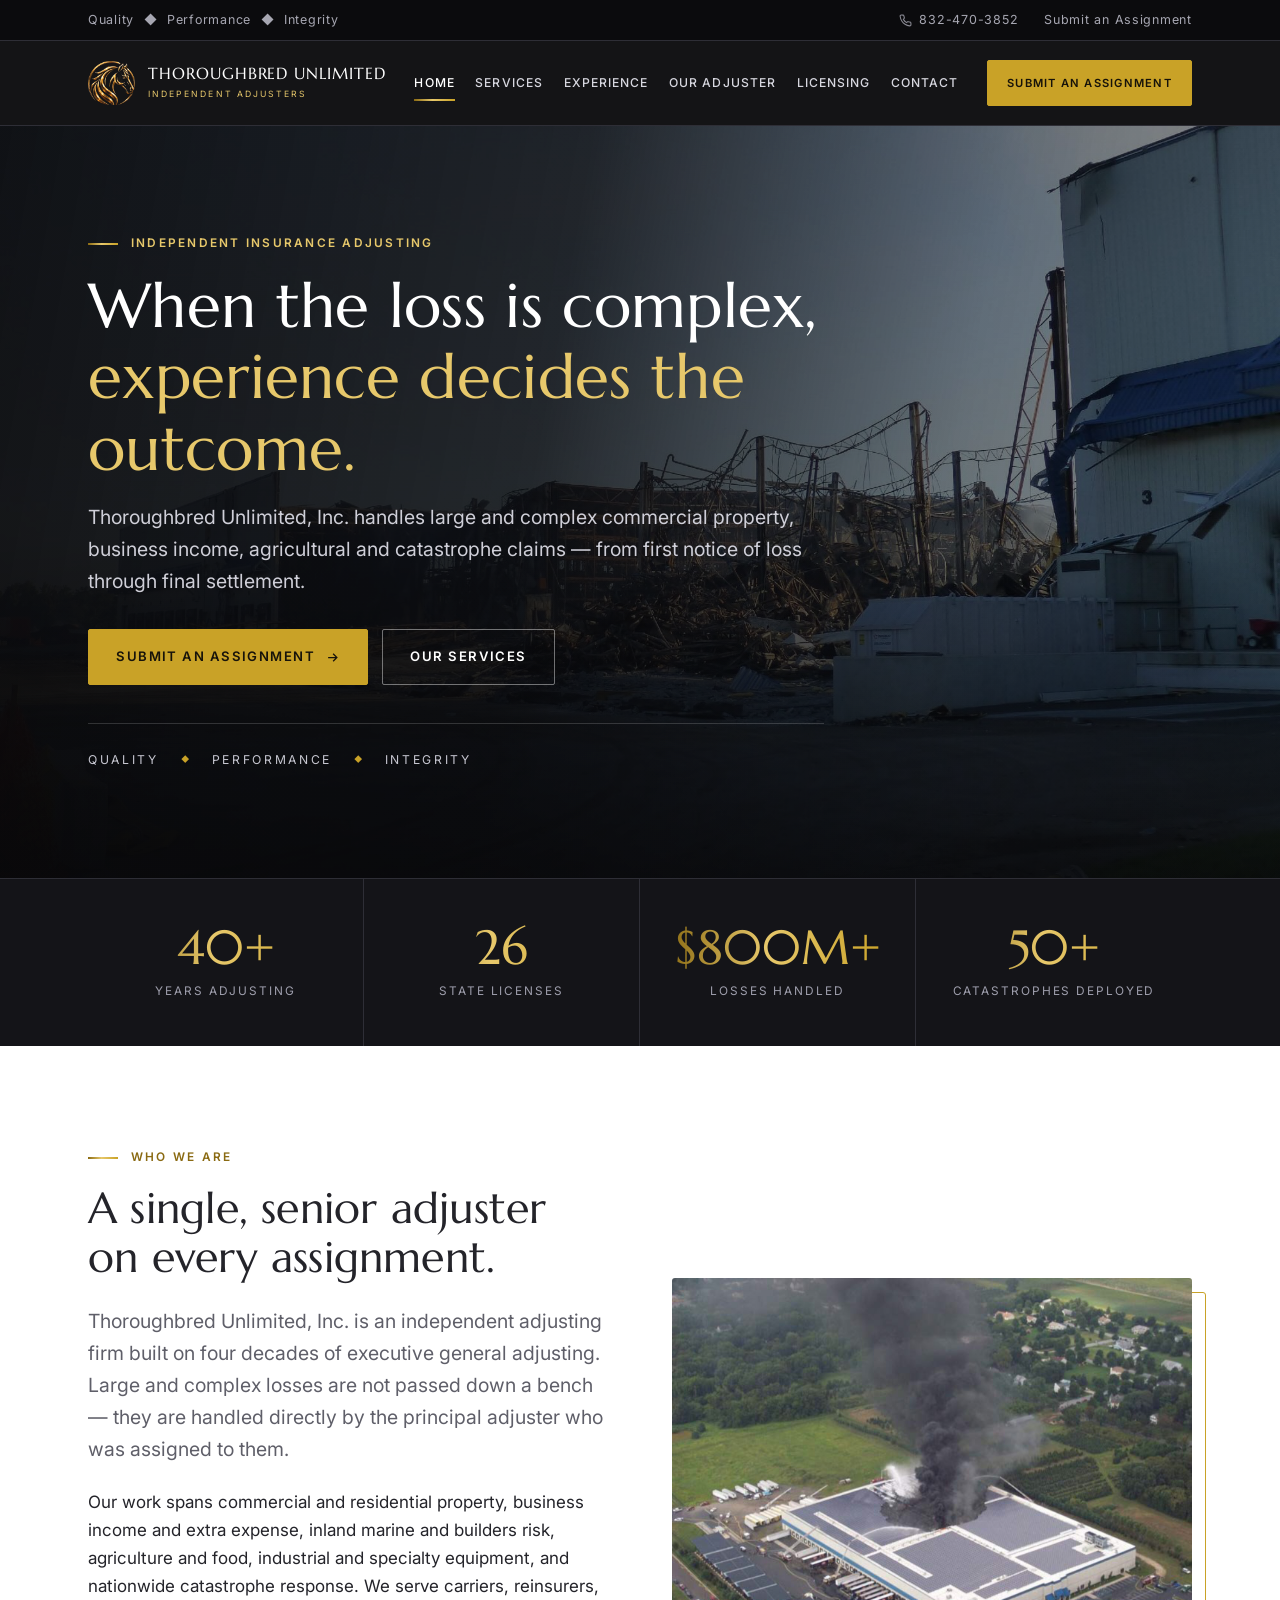
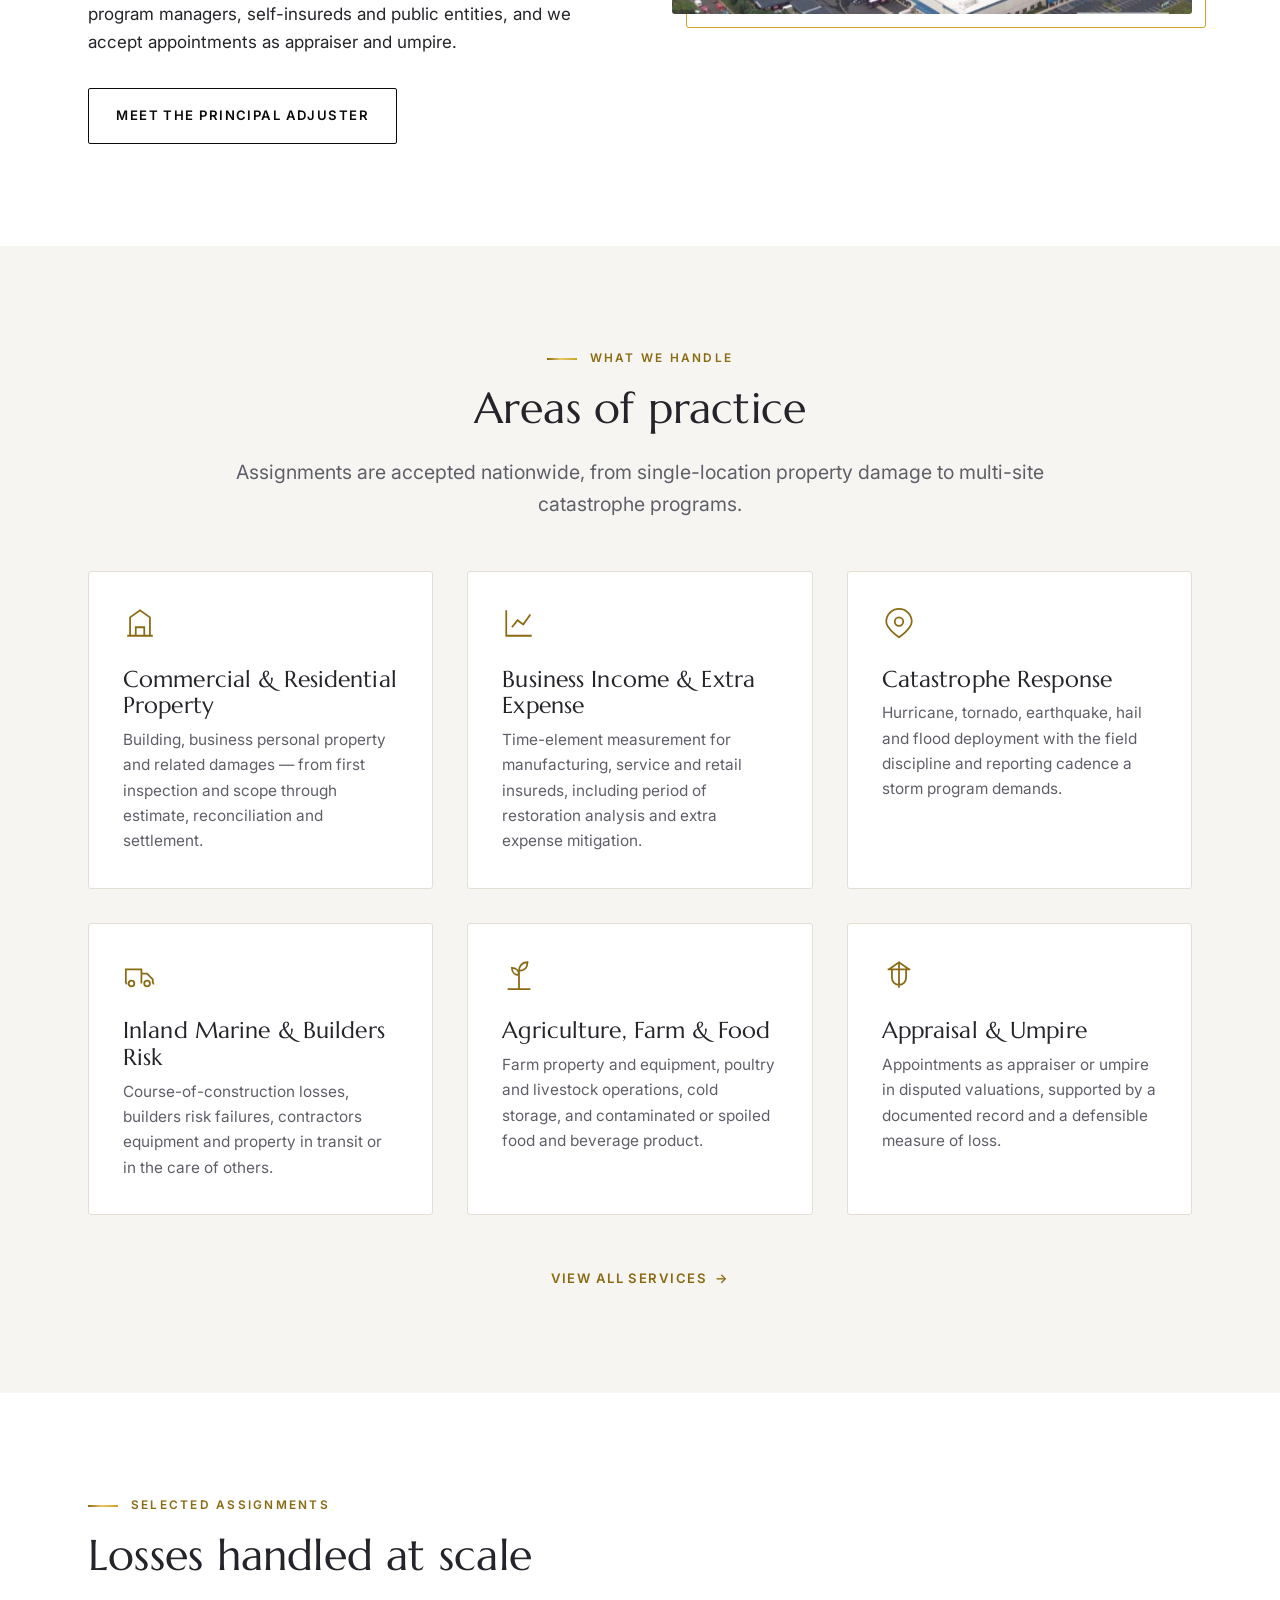
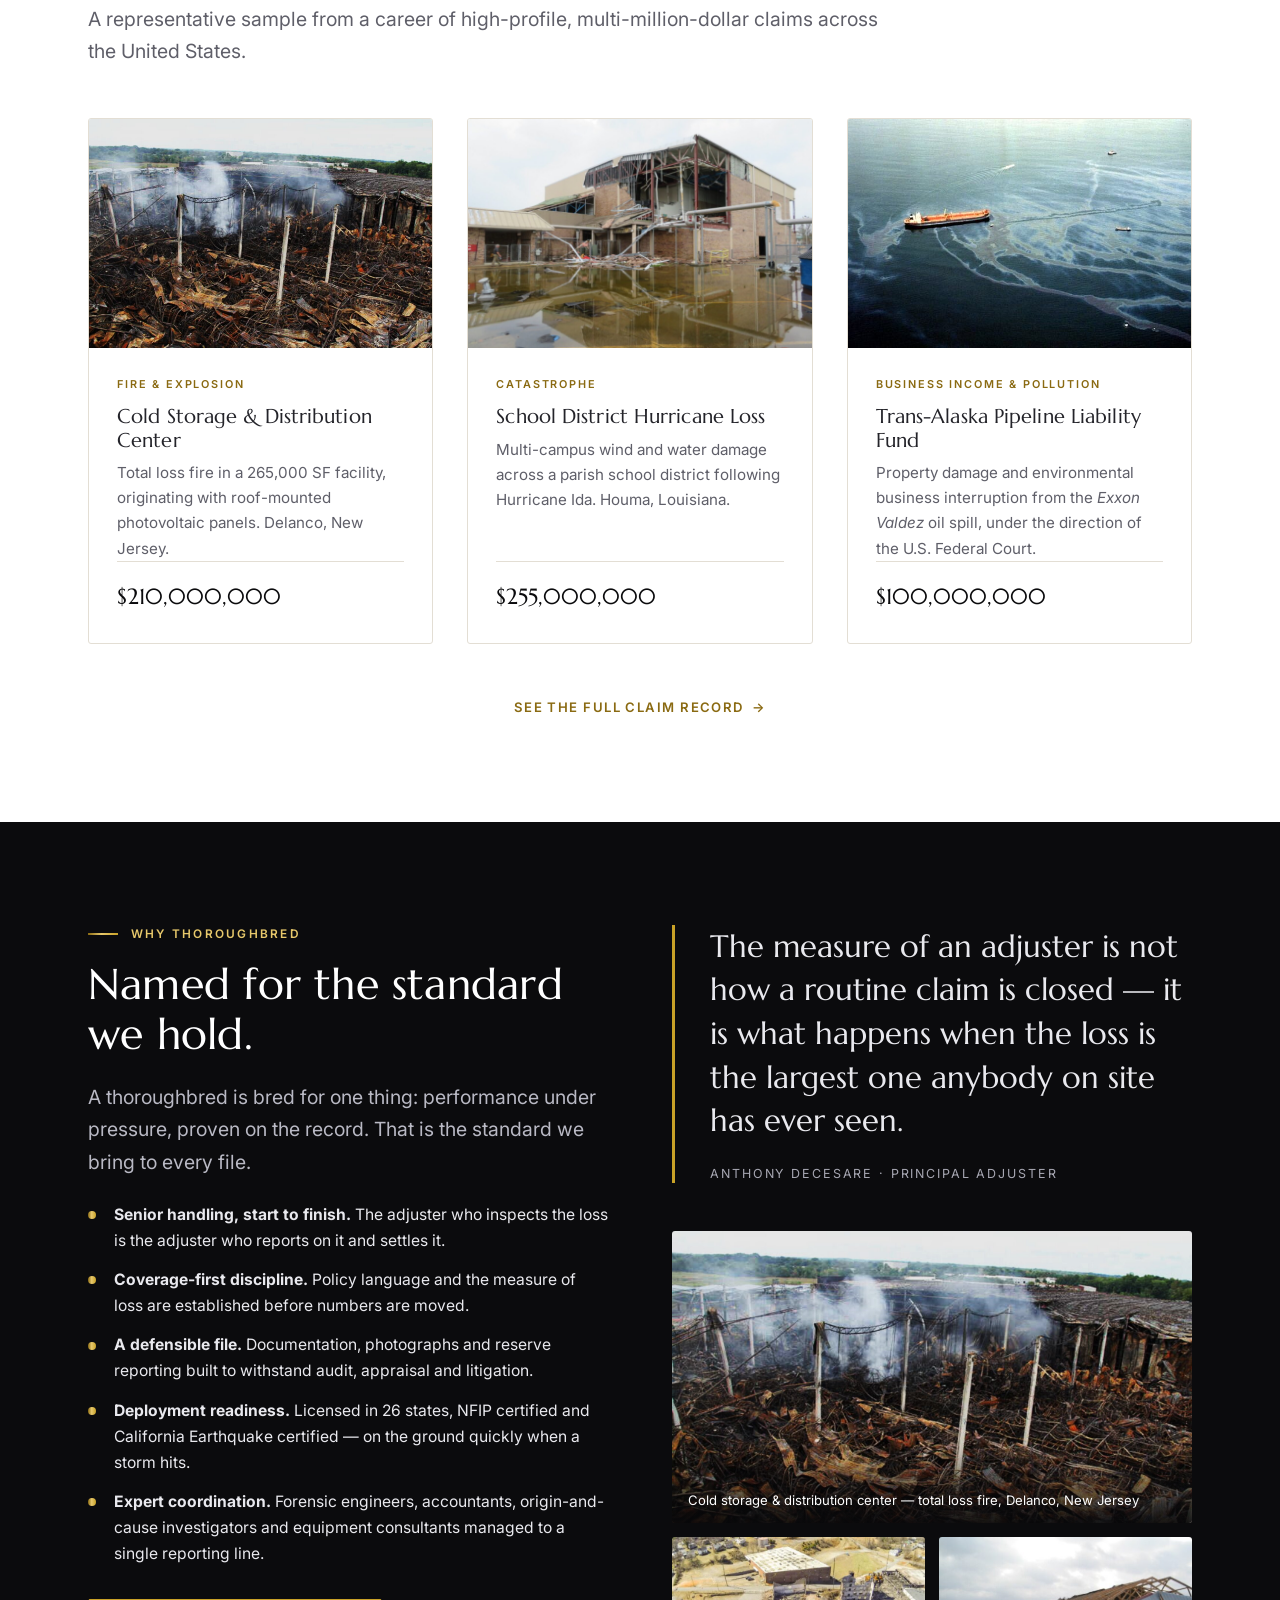
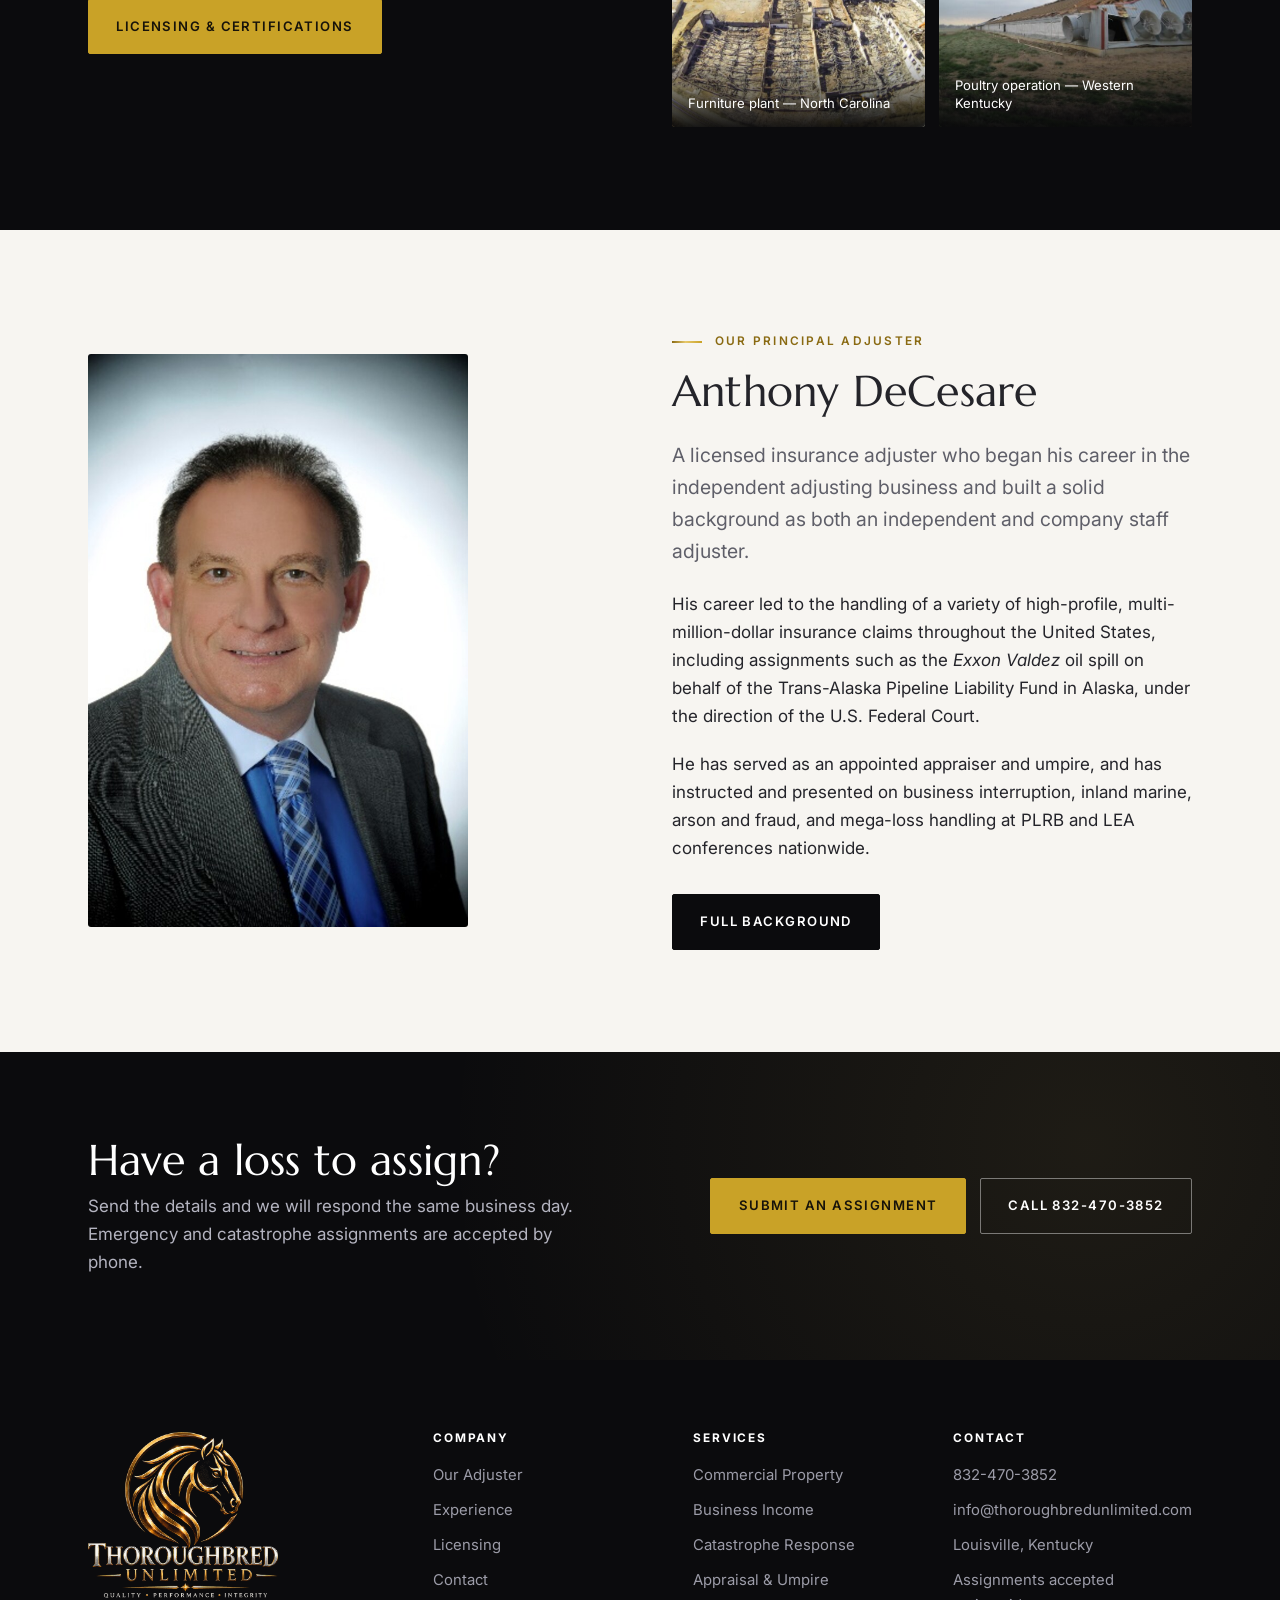
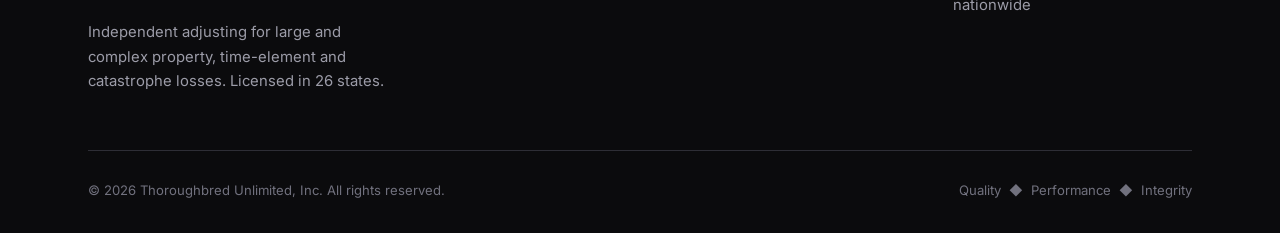
==== index.html @ 1d081462 "Add Thoroughbred Unlimited brochure site Six-page static site: home, services, experience, adjuster " ====
<!doctype html>
<html lang="en">
<head>
<meta charset="utf-8">
<meta name="viewport" content="width=device-width, initial-scale=1">
<meta name="robots" content="noindex, nofollow">
<title>Thoroughbred Unlimited, Inc. — Independent Insurance Adjusting</title>
<meta name="description" content="Thoroughbred Unlimited, Inc. is an independent adjusting firm handling large and complex commercial property, business income, agricultural and catastrophe claims nationwide.">
<link rel="icon" href="assets/img/favicon-32.png" sizes="32x32">
<link rel="apple-touch-icon" href="assets/img/apple-touch-icon.png">
<meta property="og:title" content="Thoroughbred Unlimited, Inc.">
<meta property="og:description" content="Independent adjusting for large and complex property, business income and catastrophe losses.">
<meta property="og:image" content="assets/img/logo-full.png">
<meta property="og:type" content="website">
<link rel="preconnect" href="https://fonts.googleapis.com">
<link rel="preconnect" href="https://fonts.gstatic.com" crossorigin>
<link href="https://fonts.googleapis.com/css2?family=Inter:wght@400;500;600;700&family=Marcellus&display=swap" rel="stylesheet">
<link rel="stylesheet" href="assets/css/styles.css">
</head>
<body>
<a class="skip-link" href="#main">Skip to content</a>

<div class="topbar">
  <div class="shell">
    <span class="topbar-tag">Quality &nbsp;◆&nbsp; Performance &nbsp;◆&nbsp; Integrity</span>
    <div class="topbar-links">
      <a href="tel:+18324703852">
        <svg viewBox="0 0 24 24" fill="none" stroke="currentColor" stroke-width="2" aria-hidden="true"><path d="M22 16.9v3a2 2 0 0 1-2.2 2 19.8 19.8 0 0 1-8.6-3.1 19.5 19.5 0 0 1-6-6A19.8 19.8 0 0 1 2.1 4.2 2 2 0 0 1 4.1 2h3a2 2 0 0 1 2 1.7c.1 1 .4 1.9.7 2.8a2 2 0 0 1-.5 2.1L8.1 9.9a16 16 0 0 0 6 6l1.3-1.3a2 2 0 0 1 2.1-.4c.9.3 1.8.6 2.8.7a2 2 0 0 1 1.7 2z"/></svg>
        832-470-3852
      </a>
      <a href="contact.html">Submit an Assignment</a>
    </div>
  </div>
</div>

<header class="site-header">
  <div class="shell">
    <a class="brand" href="index.html">
      <img src="assets/img/logo-mark.png" alt="Thoroughbred Unlimited">
      <span class="brand-text">
        <span class="brand-name">Thoroughbred Unlimited</span>
        <span class="brand-sub">Independent Adjusters</span>
      </span>
    </a>

    <nav class="nav" id="primary-nav" aria-label="Primary">
      <a href="index.html" aria-current="page">Home</a>
      <a href="services.html">Services</a>
      <a href="experience.html">Experience</a>
      <a href="about.html">Our Adjuster</a>
      <a href="licensing.html">Licensing</a>
      <a href="contact.html">Contact</a>
      <a class="btn btn--gold" href="contact.html">Submit an Assignment</a>
    </nav>

    <div class="header-cta">
      <a class="btn btn--gold" href="contact.html">Submit an Assignment</a>
    </div>

    <button class="nav-toggle" type="button" aria-expanded="false" aria-controls="primary-nav" aria-label="Toggle navigation">
      <span></span><span></span><span></span>
    </button>
  </div>
</header>

<main id="main">

  <section class="hero">
    <div class="hero__media">
      <img src="assets/img/hero-fire-loss.jpg" alt="Fire-damaged industrial facility under investigation" fetchpriority="high">
    </div>
    <div class="shell">
      <div class="hero__inner">
        <p class="eyebrow">Independent Insurance Adjusting</p>
        <h1>When the loss is complex,<br><em>experience decides the outcome.</em></h1>
        <p class="lede">Thoroughbred Unlimited, Inc. handles large and complex commercial property, business income, agricultural and catastrophe claims &mdash; from first notice of loss through final settlement.</p>
        <div class="btn-row">
          <a class="btn btn--gold" href="contact.html">Submit an Assignment
            <svg viewBox="0 0 24 24" fill="none" stroke="currentColor" stroke-width="2" aria-hidden="true"><path d="M5 12h14M13 6l6 6-6 6"/></svg>
          </a>
          <a class="btn btn--ghost" href="services.html">Our Services</a>
        </div>
        <p class="hero__tagline"><span>Quality</span><span>Performance</span><span>Integrity</span></p>
      </div>
    </div>
  </section>

  <section class="stats">
    <div class="shell">
      <div class="grid grid--4">
        <div class="stat"><div class="stat__num">40+</div><div class="stat__label">Years Adjusting</div></div>
        <div class="stat"><div class="stat__num">26</div><div class="stat__label">State Licenses</div></div>
        <div class="stat"><div class="stat__num">$800M+</div><div class="stat__label">Losses Handled</div></div>
        <div class="stat"><div class="stat__num">50+</div><div class="stat__label">Catastrophes Deployed</div></div>
      </div>
    </div>
  </section>

  <section class="section">
    <div class="shell">
      <div class="split">
        <div class="reveal">
          <p class="eyebrow">Who We Are</p>
          <h2>A single, senior adjuster on every assignment.</h2>
          <p class="lede">Thoroughbred Unlimited, Inc. is an independent adjusting firm built on four decades of executive general adjusting. Large and complex losses are not passed down a bench &mdash; they are handled directly by the principal adjuster who was assigned to them.</p>
          <p>Our work spans commercial and residential property, business income and extra expense, inland marine and builders risk, agriculture and food, industrial and specialty equipment, and nationwide catastrophe response. We serve carriers, reinsurers, program managers, self-insureds and public entities, and we accept appointments as appraiser and umpire.</p>
          <div class="btn-row">
            <a class="btn btn--outline" href="about.html">Meet the Principal Adjuster</a>
          </div>
        </div>
        <div class="split__media split__media--framed reveal">
          <img src="assets/img/cs-delanco-aerial.jpg" alt="Aerial view of a distribution center fire with heavy smoke" loading="lazy">
        </div>
      </div>
    </div>
  </section>

  <section class="section section--bone">
    <div class="shell">
      <div class="section-head section-head--center reveal">
        <p class="eyebrow eyebrow--center">What We Handle</p>
        <h2>Areas of practice</h2>
        <p class="lede" style="margin-inline:auto">Assignments are accepted nationwide, from single-location property damage to multi-site catastrophe programs.</p>
      </div>

      <div class="grid grid--3">
        <div class="card reveal">
          <div class="card__icon"><svg viewBox="0 0 24 24" fill="none" stroke="currentColor" aria-hidden="true"><path d="M3 21h18M5 21V8l7-5 7 5v13M9 21v-6h6v6"/></svg></div>
          <h3>Commercial &amp; Residential Property</h3>
          <p>Building, business personal property and related damages &mdash; from first inspection and scope through estimate, reconciliation and settlement.</p>
        </div>
        <div class="card reveal">
          <div class="card__icon"><svg viewBox="0 0 24 24" fill="none" stroke="currentColor" aria-hidden="true"><path d="M3 3v18h18M7 15l4-5 4 3 5-7"/></svg></div>
          <h3>Business Income &amp; Extra Expense</h3>
          <p>Time-element measurement for manufacturing, service and retail insureds, including period of restoration analysis and extra expense mitigation.</p>
        </div>
        <div class="card reveal">
          <div class="card__icon"><svg viewBox="0 0 24 24" fill="none" stroke="currentColor" aria-hidden="true"><path d="M12 2a9 9 0 0 1 9 9c0 5-9 11-9 11S3 16 3 11a9 9 0 0 1 9-9z"/><circle cx="12" cy="11" r="3"/></svg></div>
          <h3>Catastrophe Response</h3>
          <p>Hurricane, tornado, earthquake, hail and flood deployment with the field discipline and reporting cadence a storm program demands.</p>
        </div>
        <div class="card reveal">
          <div class="card__icon"><svg viewBox="0 0 24 24" fill="none" stroke="currentColor" aria-hidden="true"><path d="M2 18V8h11v10M13 11h4l4 4v3M2 18h1m18 0h1"/><circle cx="6" cy="18" r="2"/><circle cx="17" cy="18" r="2"/></svg></div>
          <h3>Inland Marine &amp; Builders Risk</h3>
          <p>Course-of-construction losses, builders risk failures, contractors equipment and property in transit or in the care of others.</p>
        </div>
        <div class="card reveal">
          <div class="card__icon"><svg viewBox="0 0 24 24" fill="none" stroke="currentColor" aria-hidden="true"><path d="M12 22V9M12 9c0-3 2-6 6-6 0 4-2 6-6 6zM12 12c0-3-2-5-5-5 0 3 2 5 5 5zM4 22h16"/></svg></div>
          <h3>Agriculture, Farm &amp; Food</h3>
          <p>Farm property and equipment, poultry and livestock operations, cold storage, and contaminated or spoiled food and beverage product.</p>
        </div>
        <div class="card reveal">
          <div class="card__icon"><svg viewBox="0 0 24 24" fill="none" stroke="currentColor" aria-hidden="true"><path d="M12 3v18M5 8l7-5 7 5M4 8h16M7 8v6a5 5 0 0 0 10 0V8"/></svg></div>
          <h3>Appraisal &amp; Umpire</h3>
          <p>Appointments as appraiser or umpire in disputed valuations, supported by a documented record and a defensible measure of loss.</p>
        </div>
      </div>

      <div style="text-align:center;margin-top:clamp(32px,4vw,48px)" class="reveal">
        <a class="link-arrow" href="services.html">View all services <span>&rarr;</span></a>
      </div>
    </div>
  </section>

  <section class="section">
    <div class="shell">
      <div class="section-head reveal">
        <p class="eyebrow">Selected Assignments</p>
        <h2>Losses handled at scale</h2>
        <p class="lede">A representative sample from a career of high-profile, multi-million-dollar claims across the United States.</p>
      </div>

      <div class="grid grid--3">
        <a class="feature reveal" href="experience.html#cold-storage">
          <div class="feature__img"><img src="assets/img/cs-delanco-interior.jpg" alt="Interior of a burned cold storage and distribution center" loading="lazy"></div>
          <div class="feature__body">
            <span class="feature__tag">Fire &amp; Explosion</span>
            <h3>Cold Storage &amp; Distribution Center</h3>
            <p>Total loss fire in a 265,000&nbsp;SF facility, originating with roof-mounted photovoltaic panels. Delanco, New Jersey.</p>
            <div class="feature__value">$210,000,000</div>
          </div>
        </a>

        <a class="feature reveal" href="experience.html#school-district">
          <div class="feature__img"><img src="assets/img/cat-ida-school.jpg" alt="Collapsed gymnasium wall and standing water at a school campus after Hurricane Ida" loading="lazy"></div>
          <div class="feature__body">
            <span class="feature__tag">Catastrophe</span>
            <h3>School District Hurricane Loss</h3>
            <p>Multi-campus wind and water damage across a parish school district following Hurricane Ida. Houma, Louisiana.</p>
            <div class="feature__value">$255,000,000</div>
          </div>
        </a>

        <a class="feature reveal" href="experience.html#pipeline">
          <div class="feature__img"><img src="assets/img/exxon-valdez.jpg" alt="Containment boom deployed on an oil spill in Alaskan waters" loading="lazy"></div>
          <div class="feature__body">
            <span class="feature__tag">Business Income &amp; Pollution</span>
            <h3>Trans-Alaska Pipeline Liability Fund</h3>
            <p>Property damage and environmental business interruption from the <em>Exxon Valdez</em> oil spill, under the direction of the U.S. Federal Court.</p>
            <div class="feature__value">$100,000,000</div>
          </div>
        </a>
      </div>

      <div style="text-align:center;margin-top:clamp(32px,4vw,48px)" class="reveal">
        <a class="link-arrow" href="experience.html">See the full claim record <span>&rarr;</span></a>
      </div>
    </div>
  </section>

  <section class="section section--ink">
    <div class="shell">
      <div class="split split--start">
        <div class="reveal">
          <p class="eyebrow">Why Thoroughbred</p>
          <h2>Named for the standard we hold.</h2>
          <p class="lede">A thoroughbred is bred for one thing: performance under pressure, proven on the record. That is the standard we bring to every file.</p>
          <ul class="checklist">
            <li><strong>Senior handling, start to finish.</strong> The adjuster who inspects the loss is the adjuster who reports on it and settles it.</li>
            <li><strong>Coverage-first discipline.</strong> Policy language and the measure of loss are established before numbers are moved.</li>
            <li><strong>A defensible file.</strong> Documentation, photographs and reserve reporting built to withstand audit, appraisal and litigation.</li>
            <li><strong>Deployment readiness.</strong> Licensed in 26 states, NFIP certified and California Earthquake certified &mdash; on the ground quickly when a storm hits.</li>
            <li><strong>Expert coordination.</strong> Forensic engineers, accountants, origin-and-cause investigators and equipment consultants managed to a single reporting line.</li>
          </ul>
          <div class="btn-row">
            <a class="btn btn--gold" href="licensing.html">Licensing &amp; Certifications</a>
          </div>
        </div>

        <div class="reveal">
          <blockquote class="quote">
            The measure of an adjuster is not how a routine claim is closed &mdash; it is what happens when the loss is the largest one anybody on site has ever seen.
            <footer>Anthony DeCesare &middot; Principal Adjuster</footer>
          </blockquote>
          <div class="gallery gallery--pair" style="margin-top:clamp(32px,4vw,48px)">
            <figure class="wide"><img src="assets/img/cs-delanco-interior.jpg" alt="Collapsed racking and smoldering debris inside a burned distribution center" loading="lazy"><figcaption>Cold storage &amp; distribution center &mdash; total loss fire, Delanco, New Jersey</figcaption></figure>
            <figure><img src="assets/img/cs-furniture-after.jpg" alt="Aerial view of a destroyed furniture manufacturing facility" loading="lazy"><figcaption>Furniture plant &mdash; North Carolina</figcaption></figure>
            <figure><img src="assets/img/poultry-tornado.jpg" alt="Tornado-damaged poultry house" loading="lazy"><figcaption>Poultry operation &mdash; Western Kentucky</figcaption></figure>
          </div>
        </div>
      </div>
    </div>
  </section>

  <section class="section section--bone">
    <div class="shell">
      <div class="split">
        <div class="split__media reveal">
          <img src="assets/img/anthony-decesare.jpg" alt="Anthony DeCesare, Principal Adjuster" loading="lazy" style="max-width:380px">
        </div>
        <div class="reveal">
          <p class="eyebrow">Our Principal Adjuster</p>
          <h2>Anthony DeCesare</h2>
          <p class="lede">A licensed insurance adjuster who began his career in the independent adjusting business and built a solid background as both an independent and company staff adjuster.</p>
          <p>His career led to the handling of a variety of high-profile, multi-million-dollar insurance claims throughout the United States, including assignments such as the <em>Exxon Valdez</em> oil spill on behalf of the Trans-Alaska Pipeline Liability Fund in Alaska, under the direction of the U.S. Federal Court.</p>
          <p>He has served as an appointed appraiser and umpire, and has instructed and presented on business interruption, inland marine, arson and fraud, and mega-loss handling at PLRB and LEA conferences nationwide.</p>
          <div class="btn-row">
            <a class="btn btn--dark" href="about.html">Full background</a>
          </div>
        </div>
      </div>
    </div>
  </section>

  <section class="cta-band">
    <div class="shell">
      <div>
        <h2>Have a loss to assign?</h2>
        <p>Send the details and we will respond the same business day. Emergency and catastrophe assignments are accepted by phone.</p>
      </div>
      <div class="btn-row" style="margin:0">
        <a class="btn btn--gold" href="contact.html">Submit an Assignment</a>
        <a class="btn btn--ghost" href="tel:+18324703852">Call 832-470-3852</a>
      </div>
    </div>
  </section>

</main>

<footer class="site-footer">
  <div class="shell">
    <div class="footer-grid">
      <div>
        <img class="footer-logo" src="assets/img/logo-full.png" alt="Thoroughbred Unlimited, Inc.">
        <p>Independent adjusting for large and complex property, time-element and catastrophe losses. Licensed in 26 states.</p>
      </div>
      <div>
        <h4>Company</h4>
        <ul>
          <li><a href="about.html">Our Adjuster</a></li>
          <li><a href="experience.html">Experience</a></li>
          <li><a href="licensing.html">Licensing</a></li>
          <li><a href="contact.html">Contact</a></li>
        </ul>
      </div>
      <div>
        <h4>Services</h4>
        <ul>
          <li><a href="services.html#property">Commercial Property</a></li>
          <li><a href="services.html#time-element">Business Income</a></li>
          <li><a href="services.html#catastrophe">Catastrophe Response</a></li>
          <li><a href="services.html#appraisal">Appraisal &amp; Umpire</a></li>
        </ul>
      </div>
      <div>
        <h4>Contact</h4>
        <ul>
          <li><a href="tel:+18324703852">832-470-3852</a></li>
          <li><a href="mailto:info@thoroughbredunlimited.com">info@thoroughbredunlimited.com</a></li>
          <li>Louisville, Kentucky</li>
          <li>Assignments accepted nationwide</li>
        </ul>
      </div>
    </div>
    <div class="footer-bottom">
      <span>&copy; <span id="year">2026</span> Thoroughbred Unlimited, Inc. All rights reserved.</span>
      <span>Quality &nbsp;◆&nbsp; Performance &nbsp;◆&nbsp; Integrity</span>
    </div>
  </div>
</footer>

<script src="assets/js/main.js"></script>
<script>document.getElementById('year').textContent = new Date().getFullYear();</script>
</body>
</html>
---- assets/css/styles.css ----
/* ==========================================================================
   Thoroughbred Unlimited, Inc.
   ========================================================================== */

:root {
  --ink:        #0B0B0D;
  --ink-2:      #141418;
  --ink-3:      #1E1E24;
  --ink-line:   #2E2E36;

  --bone:       #F7F5F1;
  --bone-2:     #EFEBE3;
  --paper:      #FFFFFF;
  --rule:       #E3DED4;

  --text:       #24242A;
  --muted:      #5F5F69;
  --muted-dark: #A7A7B2;

  --gold:       #C9A227;
  --gold-lite:  #E7C86B;
  --gold-deep:  #8A6A12;
  --gold-grad:  linear-gradient(90deg, #8A6A12 0%, #E7C86B 45%, #C9A227 100%);

  --display: "Marcellus", "Trajan Pro", Georgia, "Times New Roman", serif;
  --sans: "Inter", -apple-system, BlinkMacSystemFont, "Segoe UI", Helvetica, Arial, sans-serif;

  --shell: 1200px;
  --gutter: clamp(20px, 5vw, 48px);
  --header-h: 84px;

  --shadow-sm: 0 1px 2px rgba(11, 11, 13, .06), 0 4px 12px rgba(11, 11, 13, .05);
  --shadow-md: 0 2px 6px rgba(11, 11, 13, .08), 0 18px 40px rgba(11, 11, 13, .10);
  --ease: cubic-bezier(.22, .61, .36, 1);
}

/* ---------- Reset ---------- */
*, *::before, *::after { box-sizing: border-box; }
html { -webkit-text-size-adjust: 100%; scroll-behavior: smooth; }
body {
  margin: 0;
  font-family: var(--sans);
  font-size: 17px;
  line-height: 1.65;
  color: var(--text);
  background: var(--paper);
  -webkit-font-smoothing: antialiased;
  text-rendering: optimizeLegibility;
}
img { max-width: 100%; display: block; }
a { color: inherit; }
button { font: inherit; }
h1, h2, h3, h4 { font-family: var(--display); font-weight: 400; line-height: 1.15; margin: 0 0 .5em; letter-spacing: .005em; }
h1 { font-size: clamp(2.3rem, 5.2vw, 3.9rem); }
h2 { font-size: clamp(1.85rem, 3.6vw, 2.7rem); }
h3 { font-size: clamp(1.2rem, 2vw, 1.45rem); }
p { margin: 0 0 1.15em; }
p:last-child { margin-bottom: 0; }
ul { margin: 0 0 1.15em; padding-left: 1.15em; }
hr { border: 0; height: 1px; background: var(--rule); margin: 2.5rem 0; }

:focus-visible {
  outline: 2px solid var(--gold);
  outline-offset: 3px;
  border-radius: 2px;
}

.skip-link {
  position: absolute; left: 50%; top: -100px; transform: translateX(-50%);
  background: var(--gold); color: var(--ink); padding: .7rem 1.2rem;
  z-index: 200; font-weight: 600; border-radius: 0 0 4px 4px;
}
.skip-link:focus { top: 0; }

/* ---------- Layout ---------- */
.shell { width: min(var(--shell), 100%); margin-inline: auto; padding-inline: var(--gutter); }
.shell--narrow { width: min(880px, 100%); }
.section { padding: clamp(56px, 8vw, 104px) 0; }
.section--tight { padding: clamp(40px, 5vw, 64px) 0; }
.section--bone { background: var(--bone); }
.section--ink { background: var(--ink); color: #E9E9EE; }
.section--ink h1, .section--ink h2, .section--ink h3 { color: #fff; }

.grid { display: grid; gap: clamp(20px, 3vw, 34px); }
.grid--2 { grid-template-columns: repeat(auto-fit, minmax(300px, 1fr)); }
.grid--3 { grid-template-columns: repeat(auto-fit, minmax(280px, 1fr)); }
.grid--4 { grid-template-columns: repeat(auto-fit, minmax(220px, 1fr)); }

/* ---------- Type helpers ---------- */
.eyebrow {
  font-family: var(--sans);
  font-size: .74rem;
  font-weight: 600;
  letter-spacing: .19em;
  text-transform: uppercase;
  color: var(--gold-deep);
  margin: 0 0 1rem;
  display: flex; align-items: center; gap: .8rem;
}
.eyebrow::before {
  content: ""; width: 30px; height: 2px; background: var(--gold-grad); flex: none;
}
.section--ink .eyebrow, .hero .eyebrow { color: var(--gold-lite); }
.eyebrow--center { justify-content: center; }

.lede { font-size: clamp(1.06rem, 1.6vw, 1.22rem); color: var(--muted); max-width: 68ch; }
.section--ink .lede { color: #B9B9C4; }
.muted { color: var(--muted); }
.section-head { max-width: 74ch; margin-bottom: clamp(32px, 4vw, 52px); }
.section-head--center { margin-inline: auto; text-align: center; }
.section-head--center .eyebrow { justify-content: center; }

.rule-gold { height: 3px; width: 72px; background: var(--gold-grad); border-radius: 2px; margin: 1.5rem 0 0; }

/* ---------- Buttons ---------- */
.btn {
  display: inline-flex; align-items: center; gap: .6rem;
  font-family: var(--sans); font-size: .82rem; font-weight: 600;
  letter-spacing: .11em; text-transform: uppercase;
  padding: 1rem 1.7rem;
  border: 1px solid transparent; border-radius: 2px;
  text-decoration: none; cursor: pointer;
  transition: background .25s var(--ease), color .25s var(--ease),
              border-color .25s var(--ease), transform .25s var(--ease);
}
.btn:hover { transform: translateY(-2px); }
.btn svg { width: 15px; height: 15px; flex: none; }

.btn--gold { background: var(--gold); color: #17130A; border-color: var(--gold); }
.btn--gold:hover { background: var(--gold-lite); border-color: var(--gold-lite); }

.btn--ghost { border-color: rgba(255,255,255,.42); color: #fff; }
.btn--ghost:hover { background: rgba(255,255,255,.1); border-color: #fff; }

.btn--dark { background: var(--ink); color: #fff; border-color: var(--ink); }
.btn--dark:hover { background: var(--ink-3); border-color: var(--ink-3); }

.btn--outline { border-color: var(--ink); color: var(--ink); }
.btn--outline:hover { background: var(--ink); color: #fff; }

.btn-row { display: flex; flex-wrap: wrap; gap: .9rem; margin-top: 2rem; }

.link-arrow {
  display: inline-flex; align-items: center; gap: .5rem;
  font-size: .82rem; font-weight: 600; letter-spacing: .11em; text-transform: uppercase;
  color: var(--gold-deep); text-decoration: none;
}
.link-arrow span { transition: transform .25s var(--ease); }
.link-arrow:hover span { transform: translateX(5px); }
.section--ink .link-arrow { color: var(--gold-lite); }

/* ---------- Top bar ---------- */
.topbar {
  background: var(--ink);
  color: var(--muted-dark);
  font-size: .78rem;
  letter-spacing: .06em;
  border-bottom: 1px solid var(--ink-line);
}
.topbar .shell { display: flex; justify-content: space-between; align-items: center; gap: 1rem; min-height: 40px; }
.topbar a { text-decoration: none; display: inline-flex; align-items: center; gap: .45rem; }
.topbar a:hover { color: var(--gold-lite); }
.topbar-links { display: flex; gap: 1.6rem; align-items: center; }
.topbar svg { width: 13px; height: 13px; opacity: .8; }
@media (max-width: 720px) { .topbar-tag { display: none; } .topbar .shell { justify-content: center; } }

/* ---------- Header ---------- */
.site-header {
  position: sticky; top: 0; z-index: 100;
  background: rgba(11, 11, 13, .96);
  backdrop-filter: saturate(140%) blur(10px);
  border-bottom: 1px solid var(--ink-line);
}
.site-header .shell {
  display: flex; align-items: center; justify-content: space-between;
  gap: 1.5rem; min-height: var(--header-h);
}
.brand { display: flex; align-items: center; gap: .8rem; text-decoration: none; flex: none; }
.brand img { height: 44px; width: auto; transition: height .3s var(--ease); }
.brand-text { display: block; }
.brand-name {
  display: block; white-space: nowrap;
  font-family: var(--display); color: #fff; font-size: 1rem;
  letter-spacing: .06em; text-transform: uppercase; line-height: 1.1;
}
.brand-sub {
  display: block; white-space: nowrap;
  font-size: .54rem; letter-spacing: .24em; text-transform: uppercase;
  color: var(--gold-lite); margin-top: .3rem;
}
@media (max-width: 700px) { .brand-text { display: none; } }

.nav { display: flex; align-items: center; gap: clamp(.9rem, 1.6vw, 1.6rem); }
.nav a {
  color: #D8D8E0; text-decoration: none; white-space: nowrap;
  font-size: .76rem; font-weight: 500; letter-spacing: .09em; text-transform: uppercase;
  padding: .5rem 0; position: relative;
}
.nav a::after {
  content: ""; position: absolute; left: 0; right: 0; bottom: 0; height: 2px;
  background: var(--gold-grad); transform: scaleX(0); transform-origin: left;
  transition: transform .3s var(--ease);
}
.nav a:hover { color: #fff; }
.nav a:hover::after, .nav a[aria-current="page"]::after { transform: scaleX(1); }
.nav a[aria-current="page"] { color: #fff; }
.header-cta { flex: none; }
.header-cta .btn { padding: .78rem 1.2rem; font-size: .7rem; white-space: nowrap; }
/* The in-nav CTA is for the mobile drawer only */
.nav > .btn { display: none; }

.nav-toggle {
  display: none; background: none; border: 1px solid var(--ink-line);
  border-radius: 2px; padding: .55rem .7rem; cursor: pointer;
}
.nav-toggle span { display: block; width: 20px; height: 2px; background: #fff; margin: 4px 0; transition: transform .3s var(--ease), opacity .2s; }
.nav-toggle[aria-expanded="true"] span:nth-child(1) { transform: translateY(6px) rotate(45deg); }
.nav-toggle[aria-expanded="true"] span:nth-child(2) { opacity: 0; }
.nav-toggle[aria-expanded="true"] span:nth-child(3) { transform: translateY(-6px) rotate(-45deg); }

@media (max-width: 1100px) {
  .nav-toggle { display: block; }
  .header-cta { display: none; }
  .nav > .btn { display: inline-flex; }
  .nav {
    position: absolute; top: 100%; left: 0; right: 0;
    flex-direction: column; align-items: stretch; gap: 0;
    background: var(--ink); border-bottom: 1px solid var(--ink-line);
    padding: 0 var(--gutter);
    max-height: 0; overflow: hidden;
    transition: max-height .35s var(--ease), padding .35s var(--ease);
  }
  /* Vertical padding lives on the open state only — with max-height:0 the
     padding box still paints, leaking a sliver of the first link. */
  .nav[data-open="true"] {
    max-height: 80vh; overflow-y: auto;
    padding: .5rem var(--gutter) 1.5rem;
  }
  .nav a { padding: .95rem 0; border-bottom: 1px solid var(--ink-line); font-size: .9rem; }
  .nav a::after { display: none; }
  .nav .btn { margin-top: 1.2rem; justify-content: center; }
}

/* ---------- Hero ---------- */
.hero {
  position: relative; isolation: isolate;
  min-height: clamp(520px, 76vh, 760px);
  display: flex; align-items: center;
  color: #fff; overflow: hidden;
  background: var(--ink);
}
.hero__media { position: absolute; inset: 0; z-index: -2; }
.hero__media img { width: 100%; height: 100%; object-fit: cover; }
.hero::before {
  content: ""; position: absolute; inset: 0; z-index: -1;
  background:
    linear-gradient(100deg, rgba(8,8,10,.95) 0%, rgba(8,8,10,.86) 42%, rgba(8,8,10,.55) 72%, rgba(8,8,10,.42) 100%),
    linear-gradient(to top, rgba(8,8,10,.85) 0%, rgba(8,8,10,0) 45%);
}
.hero__inner { padding: clamp(64px, 9vw, 108px) 0; max-width: 46rem; }
.hero h1 { color: #fff; margin-bottom: 1rem; }
.hero h1 em { font-style: normal; color: var(--gold-lite); }
.hero .lede { color: #CFCFD8; }
.hero__tagline {
  display: flex; flex-wrap: wrap; gap: .55rem 1.4rem; align-items: center;
  margin-top: 2.4rem; padding-top: 1.6rem; border-top: 1px solid rgba(255,255,255,.16);
  font-size: .76rem; letter-spacing: .22em; text-transform: uppercase; color: #C6C6D0;
}
.hero__tagline span { display: inline-flex; align-items: center; gap: 1.4rem; }
.hero__tagline span::after { content: "◆"; color: var(--gold); font-size: .5rem; letter-spacing: 0; }
.hero__tagline span:last-child::after { display: none; }

/* Page banner (interior pages) */
.page-hero {
  position: relative; isolation: isolate; background: var(--ink); color: #fff;
  padding: clamp(56px, 8vw, 104px) 0 clamp(48px, 6vw, 80px);
  overflow: hidden;
}
.page-hero__media { position: absolute; inset: 0; z-index: -2; }
.page-hero__media img { width: 100%; height: 100%; object-fit: cover; }
.page-hero::before {
  content: ""; position: absolute; inset: 0; z-index: -1;
  background: linear-gradient(95deg, rgba(8,8,10,.96) 0%, rgba(8,8,10,.88) 55%, rgba(8,8,10,.62) 100%);
}
.page-hero h1 { color: #fff; margin-bottom: .6rem; }
.page-hero .lede { color: #C6C6D2; }
.breadcrumb {
  font-size: .74rem; letter-spacing: .14em; text-transform: uppercase;
  color: #8E8E9C; margin-bottom: 1.4rem;
}
.breadcrumb a { color: #8E8E9C; text-decoration: none; }
.breadcrumb a:hover { color: var(--gold-lite); }
.breadcrumb span { margin: 0 .5rem; color: var(--gold); }

/* ---------- Stat band ---------- */
.stats { background: var(--ink-2); color: #fff; border-top: 1px solid var(--ink-line); }
.stats .grid { gap: 0; }
.stat {
  padding: clamp(28px, 4vw, 44px) clamp(16px, 2vw, 28px);
  border-right: 1px solid var(--ink-line);
  text-align: center;
}
.stat:last-child { border-right: 0; }
.stat__num {
  font-family: var(--display); font-size: clamp(2.1rem, 4vw, 3rem); line-height: 1;
  background: var(--gold-grad); -webkit-background-clip: text; background-clip: text; color: transparent;
}
.stat__label {
  margin-top: .7rem; font-size: .74rem; letter-spacing: .16em;
  text-transform: uppercase; color: #9E9EAC;
}
@media (max-width: 760px) {
  .stat { border-right: 0; border-bottom: 1px solid var(--ink-line); }
}

/* ---------- Cards ---------- */
.card {
  background: var(--paper); border: 1px solid var(--rule); border-radius: 3px;
  padding: clamp(24px, 3vw, 34px);
  transition: transform .3s var(--ease), box-shadow .3s var(--ease), border-color .3s var(--ease);
  position: relative; overflow: hidden;
}
.card::before {
  content: ""; position: absolute; top: 0; left: 0; right: 0; height: 3px;
  background: var(--gold-grad); transform: scaleX(0); transform-origin: left;
  transition: transform .35s var(--ease);
}
.card:hover { transform: translateY(-4px); box-shadow: var(--shadow-md); border-color: #D5CFC2; }
.card:hover::before { transform: scaleX(1); }
.card h3 { margin-bottom: .5rem; }
.card p { font-size: .96rem; color: var(--muted); margin: 0; }
.card__icon { color: var(--gold-deep); margin-bottom: 1.1rem; }
.card__icon svg { width: 34px; height: 34px; stroke-width: 1.25; }

.card--link { text-decoration: none; display: block; color: inherit; }
.card--flat { background: transparent; border: 0; border-top: 1px solid var(--rule); border-radius: 0; padding: 1.7rem 0 0; }
.card--flat:hover { transform: none; box-shadow: none; }
.card--flat::before { height: 2px; }

/* Feature cards with photo */
.feature {
  display: flex; flex-direction: column; text-decoration: none; color: inherit;
  background: var(--paper); border: 1px solid var(--rule); border-radius: 3px; overflow: hidden;
  transition: transform .3s var(--ease), box-shadow .3s var(--ease);
}
.feature:hover { transform: translateY(-4px); box-shadow: var(--shadow-md); }
.feature__img { aspect-ratio: 3 / 2; overflow: hidden; background: var(--ink-3); flex: none; }
.feature__img img { width: 100%; height: 100%; object-fit: cover; transition: transform .6s var(--ease); }
.feature:hover .feature__img img { transform: scale(1.05); }
.feature__body { padding: clamp(20px, 2.5vw, 28px); display: flex; flex-direction: column; flex: 1; }
.feature__tag {
  font-size: .68rem; letter-spacing: .17em; text-transform: uppercase;
  color: var(--gold-deep); font-weight: 600;
}
.feature h3 { margin: .7rem 0 .5rem; font-size: 1.28rem; }
.feature p { color: var(--muted); font-size: .95rem; margin: 0; }
.feature__value {
  margin-top: auto; padding-top: 1.1rem; border-top: 1px solid var(--rule);
  font-family: var(--display); font-size: 1.35rem; color: var(--ink);
}

/* ---------- Split ---------- */
.split { display: grid; grid-template-columns: repeat(auto-fit, minmax(320px, 1fr)); gap: clamp(32px, 5vw, 72px); align-items: center; }
.split--start { align-items: start; }
.split__media { position: relative; }
.split__media img { width: 100%; border-radius: 3px; }
.split__media--framed::after {
  content: ""; position: absolute; inset: 14px -14px -14px 14px; z-index: -1;
  border: 1px solid var(--gold); border-radius: 3px;
}
.split__media--framed { isolation: isolate; }

/* ---------- Checklist ---------- */
.checklist { list-style: none; padding: 0; margin: 1.5rem 0 0; display: grid; gap: .85rem; }
/* Block, not flex — a flex container would make an inline <strong> its own column. */
.checklist li { position: relative; padding-left: 1.6rem; font-size: .98rem; }
.checklist li::before {
  content: ""; position: absolute; left: 0; top: .58em;
  width: 8px; height: 8px;
  background: var(--gold-grad); border-radius: 50%;
}

/* Two-column plain list */
.list-cols { columns: 2; column-gap: 2.5rem; list-style: none; padding: 0; margin: 0; }
.list-cols li { break-inside: avoid; padding: .62rem 0; border-bottom: 1px solid var(--rule); font-size: .97rem; }
.section--ink .list-cols li { border-color: var(--ink-line); }
@media (max-width: 620px) { .list-cols { columns: 1; } }

/* ---------- Data table ---------- */
.table-wrap { overflow-x: auto; -webkit-overflow-scrolling: touch; }
.table-wrap--narrow table { max-width: 860px; }
table { width: 100%; border-collapse: collapse; font-size: .96rem; min-width: 460px; }
caption { text-align: left; font-size: .8rem; color: var(--muted); padding-bottom: .8rem; }
th, td { text-align: left; padding: .95rem 1rem; border-bottom: 1px solid var(--rule); vertical-align: top; }
thead th {
  font-family: var(--sans); font-size: .7rem; font-weight: 700;
  letter-spacing: .15em; text-transform: uppercase; color: var(--muted);
  border-bottom: 2px solid var(--ink); white-space: nowrap;
}
tbody tr { transition: background .2s; }
tbody tr:hover { background: var(--bone); }
td.num { font-variant-numeric: tabular-nums; white-space: nowrap; font-weight: 600; }
.section--ink th, .section--ink td { border-color: var(--ink-line); }
.section--ink thead th { color: var(--muted-dark); border-bottom-color: var(--gold); }
.section--ink tbody tr:hover { background: rgba(255,255,255,.03); }

/* ---------- Case-file grid ---------- */
/* Explicit two-up so a case file never collapses to a third-width column. */
.case-grid {
  display: grid; gap: clamp(32px, 5vw, 64px);
  grid-template-columns: repeat(auto-fit, minmax(440px, 1fr));
}
@media (max-width: 560px) { .case-grid { grid-template-columns: 1fr; } }
.case-grid h3 { margin-top: 1.6rem; }
.case-grid .case-meta { font-size: .95rem; color: var(--muted); margin-bottom: 1rem; }

/* ---------- Gallery ---------- */
.gallery { display: grid; grid-template-columns: repeat(auto-fit, minmax(260px, 1fr)); gap: 14px; }
/* Fixed pairs for galleries living inside a narrow column, where auto-fit
   would drop to one track and leave `span 2` items stranded. */
.gallery--pair { grid-template-columns: repeat(2, minmax(0, 1fr)); }
@media (max-width: 480px) { .gallery--pair { grid-template-columns: 1fr; } }
.gallery--trio { grid-template-columns: repeat(3, minmax(0, 1fr)); }
@media (max-width: 760px) { .gallery--trio { grid-template-columns: repeat(2, minmax(0, 1fr)); } }
@media (max-width: 480px) { .gallery--trio { grid-template-columns: 1fr; } }

/* Catastrophe record: hurricanes get the wide track, the short lists share one. */
.cat-cols { display: grid; grid-template-columns: 1.5fr 1fr 1fr; gap: clamp(24px, 3vw, 40px); }
@media (max-width: 900px) { .cat-cols { grid-template-columns: 1fr 1fr; } }
@media (max-width: 560px) { .cat-cols { grid-template-columns: 1fr; } }
.cat-cols h4 {
  font-family: var(--sans); font-size: .74rem; font-weight: 700;
  letter-spacing: .16em; text-transform: uppercase;
  color: var(--gold-lite); margin-bottom: 1rem;
}
.cat-cols h4 + ul { margin-bottom: 2.4rem; }
.cat-cols ul:last-child { margin-bottom: 0; }
.gallery figure { margin: 0; position: relative; overflow: hidden; border-radius: 3px; background: var(--ink-3); }
.gallery img { width: 100%; aspect-ratio: 4 / 3; object-fit: cover; transition: transform .6s var(--ease); }
.gallery figure:hover img { transform: scale(1.06); }
.gallery figcaption {
  position: absolute; left: 0; right: 0; bottom: 0;
  padding: 2.6rem 1rem .9rem;
  background: linear-gradient(to top, rgba(8,8,10,.92), rgba(8,8,10,0));
  color: #fff; font-size: .82rem; line-height: 1.4;
}
.gallery figure.wide { grid-column: 1 / -1; }
.gallery figure.wide img { aspect-ratio: 16 / 9; }
@media (max-width: 620px) { .gallery figure.wide img { aspect-ratio: 4 / 3; } }

/* ---------- Quote ---------- */
.quote {
  font-family: var(--display); font-size: clamp(1.35rem, 2.6vw, 1.95rem);
  line-height: 1.4; margin: 0; padding-left: clamp(1.2rem, 3vw, 2.2rem);
  border-left: 3px solid var(--gold);
}
.quote footer {
  font-family: var(--sans); font-size: .78rem; letter-spacing: .15em;
  text-transform: uppercase; color: var(--muted); margin-top: 1.4rem;
}
.section--ink .quote footer { color: var(--muted-dark); }

/* ---------- CTA band ---------- */
.cta-band {
  background: var(--ink); color: #fff; position: relative; isolation: isolate; overflow: hidden;
  padding: clamp(52px, 7vw, 84px) 0;
}
.cta-band::after {
  content: ""; position: absolute; inset: 0; z-index: -1; opacity: .16;
  background: radial-gradient(circle at 85% 30%, rgba(231,200,107,.55), transparent 58%);
}
.cta-band .shell { display: flex; flex-wrap: wrap; gap: 2rem; align-items: center; justify-content: space-between; }
.cta-band h2 { color: #fff; margin-bottom: .4rem; }
.cta-band p { color: #B4B4C0; margin: 0; max-width: 46ch; }

/* ---------- Contact ---------- */
.contact-grid { display: grid; grid-template-columns: repeat(auto-fit, minmax(300px, 1fr)); gap: clamp(32px, 5vw, 64px); align-items: start; }
.contact-item { display: flex; gap: 1rem; padding: 1.4rem 0; border-bottom: 1px solid var(--rule); }
.contact-item:first-of-type { border-top: 1px solid var(--rule); }
.contact-item svg { width: 20px; height: 20px; color: var(--gold-deep); flex: none; margin-top: .35rem; stroke-width: 1.5; }
.contact-item h3 { font-size: .78rem; font-family: var(--sans); font-weight: 700; letter-spacing: .15em; text-transform: uppercase; color: var(--muted); margin-bottom: .3rem; }
.contact-item a { color: var(--ink); text-decoration: none; font-size: 1.12rem; border-bottom: 1px solid var(--gold); }
.contact-item a:hover { color: var(--gold-deep); }

form .field { margin-bottom: 1.4rem; }
form label { display: block; font-size: .76rem; font-weight: 600; letter-spacing: .13em; text-transform: uppercase; color: var(--muted); margin-bottom: .5rem; }
form input, form select, form textarea {
  width: 100%; font: inherit; font-size: 1rem; color: var(--text);
  padding: .85rem 1rem; background: var(--paper);
  border: 1px solid var(--rule); border-radius: 2px;
  transition: border-color .2s, box-shadow .2s;
}
form input:focus, form select:focus, form textarea:focus {
  outline: none; border-color: var(--gold); box-shadow: 0 0 0 3px rgba(201,162,39,.16);
}
form textarea { min-height: 150px; resize: vertical; }
.field-row { display: grid; grid-template-columns: repeat(auto-fit, minmax(200px, 1fr)); gap: 0 1.2rem; }
.form-note { font-size: .84rem; color: var(--muted); margin-top: 1rem; }

/* ---------- Footer ---------- */
.site-footer { background: var(--ink); color: #9C9CA8; font-size: .93rem; }
.site-footer .shell { padding-top: clamp(48px, 6vw, 72px); padding-bottom: 2rem; }
.footer-grid { display: grid; grid-template-columns: 1.4fr repeat(3, 1fr); gap: clamp(28px, 4vw, 48px); }
@media (max-width: 900px) { .footer-grid { grid-template-columns: 1fr 1fr; } }
@media (max-width: 520px) { .footer-grid { grid-template-columns: 1fr; } }
.site-footer img.footer-logo { width: 190px; margin-bottom: 1.4rem; }
.site-footer h4 {
  font-family: var(--sans); font-size: .74rem; font-weight: 700;
  letter-spacing: .16em; text-transform: uppercase; color: #fff; margin-bottom: 1.1rem;
}
.site-footer ul { list-style: none; padding: 0; margin: 0; display: grid; gap: .65rem; }
.site-footer a { text-decoration: none; }
.site-footer a:hover { color: var(--gold-lite); }
.footer-bottom {
  border-top: 1px solid var(--ink-line); margin-top: clamp(36px, 5vw, 56px); padding-top: 1.8rem;
  display: flex; flex-wrap: wrap; gap: 1rem; justify-content: space-between;
  font-size: .82rem; color: #71717E;
}

/* ---------- Reveal on scroll ---------- */
.reveal { opacity: 0; transform: translateY(22px); transition: opacity .7s var(--ease), transform .7s var(--ease); }
.reveal.is-visible { opacity: 1; transform: none; }
@media (prefers-reduced-motion: reduce) {
  html { scroll-behavior: auto; }
  .reveal { opacity: 1; transform: none; transition: none; }
  *, *::before, *::after { animation-duration: .01ms !important; transition-duration: .01ms !important; }
}

/* ---------- Print ---------- */
@media print {
  .site-header, .topbar, .cta-band, .nav-toggle, .hero__media, .page-hero__media { display: none !important; }
  body { font-size: 11pt; color: #000; }
  .section { padding: 12pt 0; }
  a::after { content: " (" attr(href) ")"; font-size: 9pt; color: #555; }
}
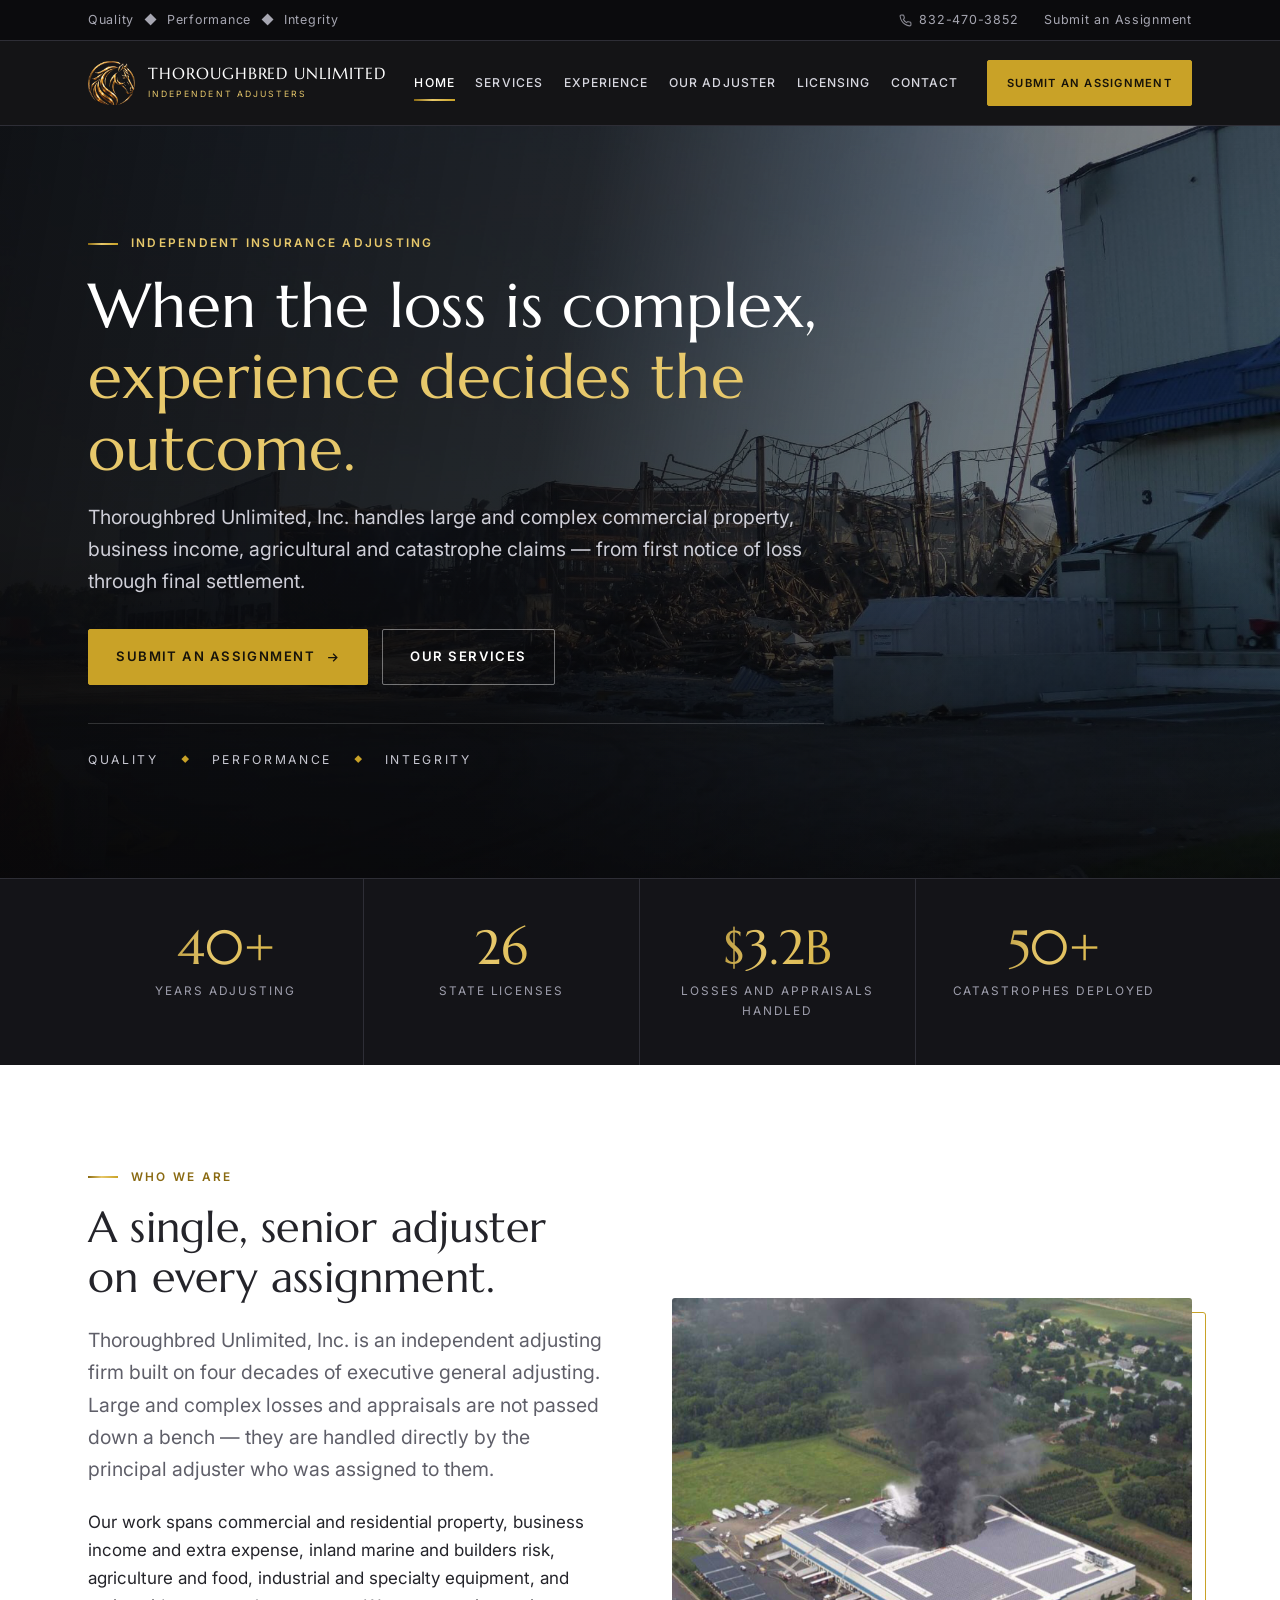
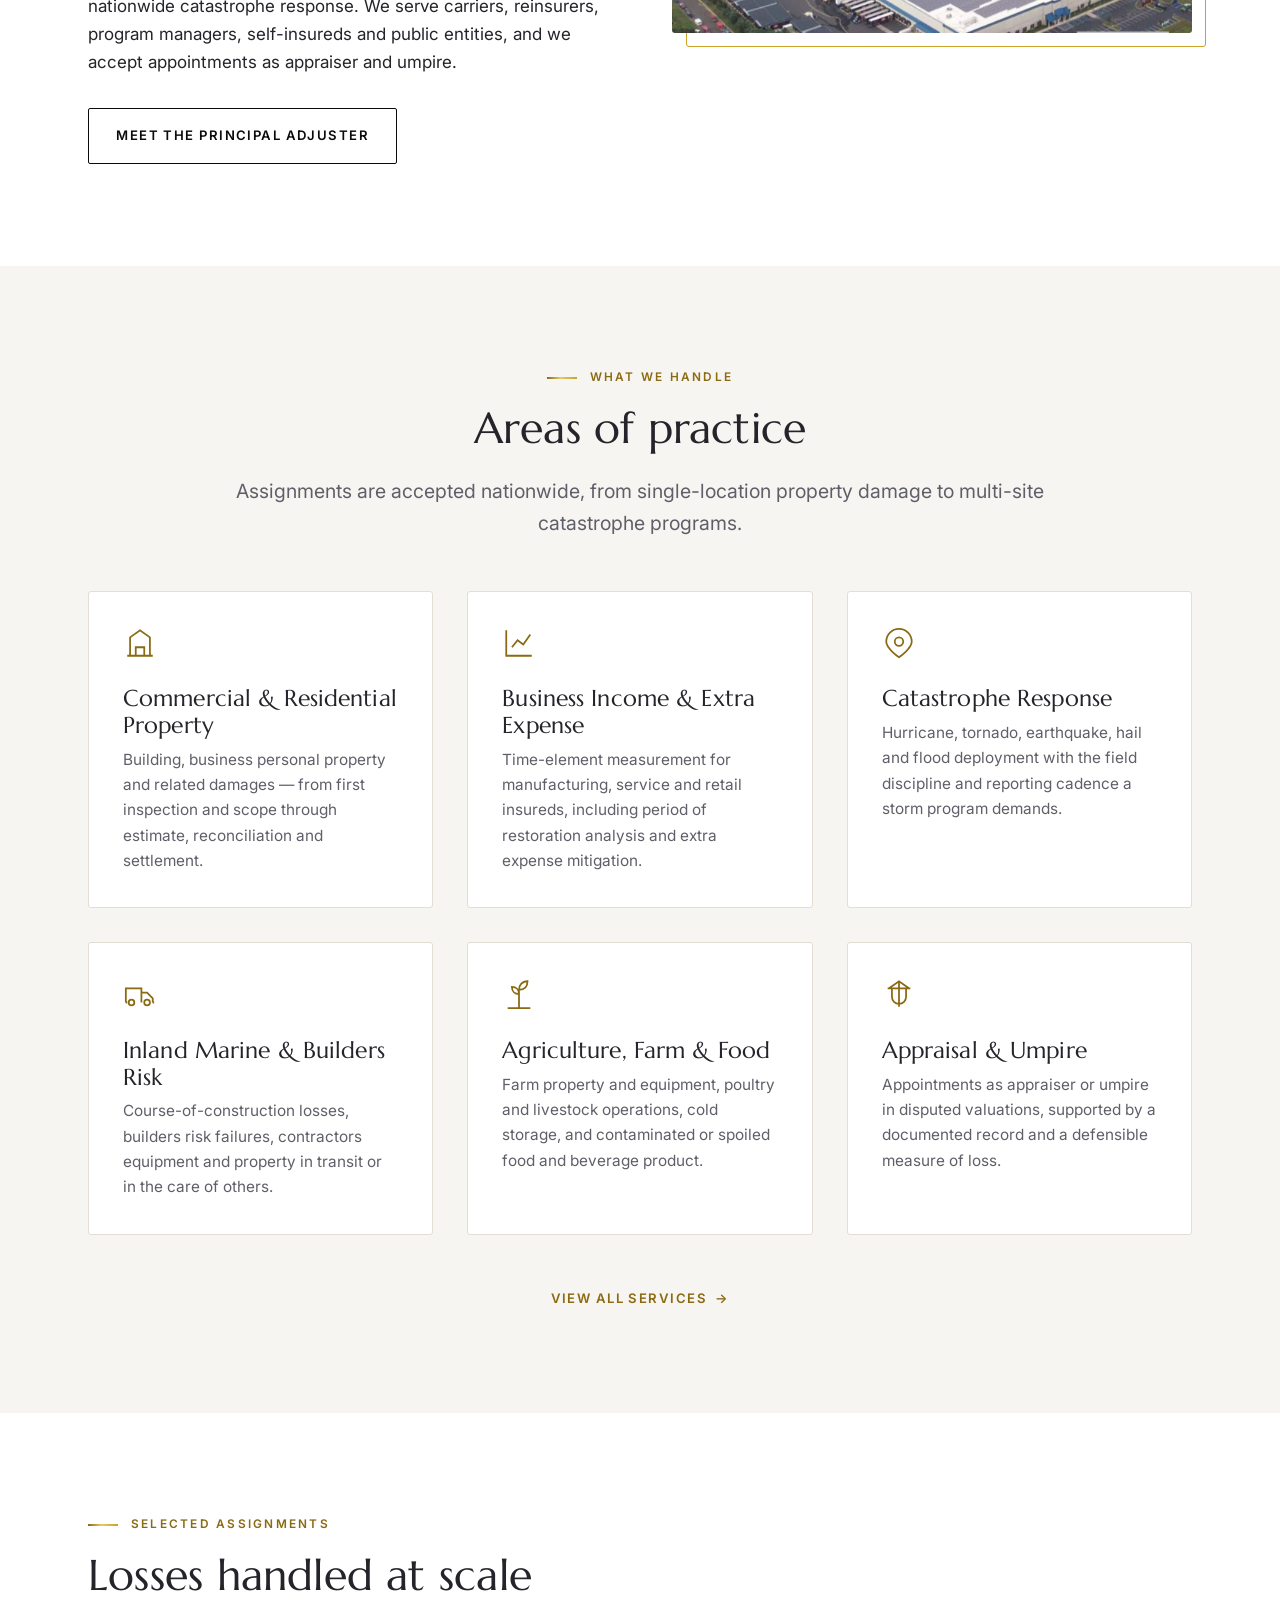
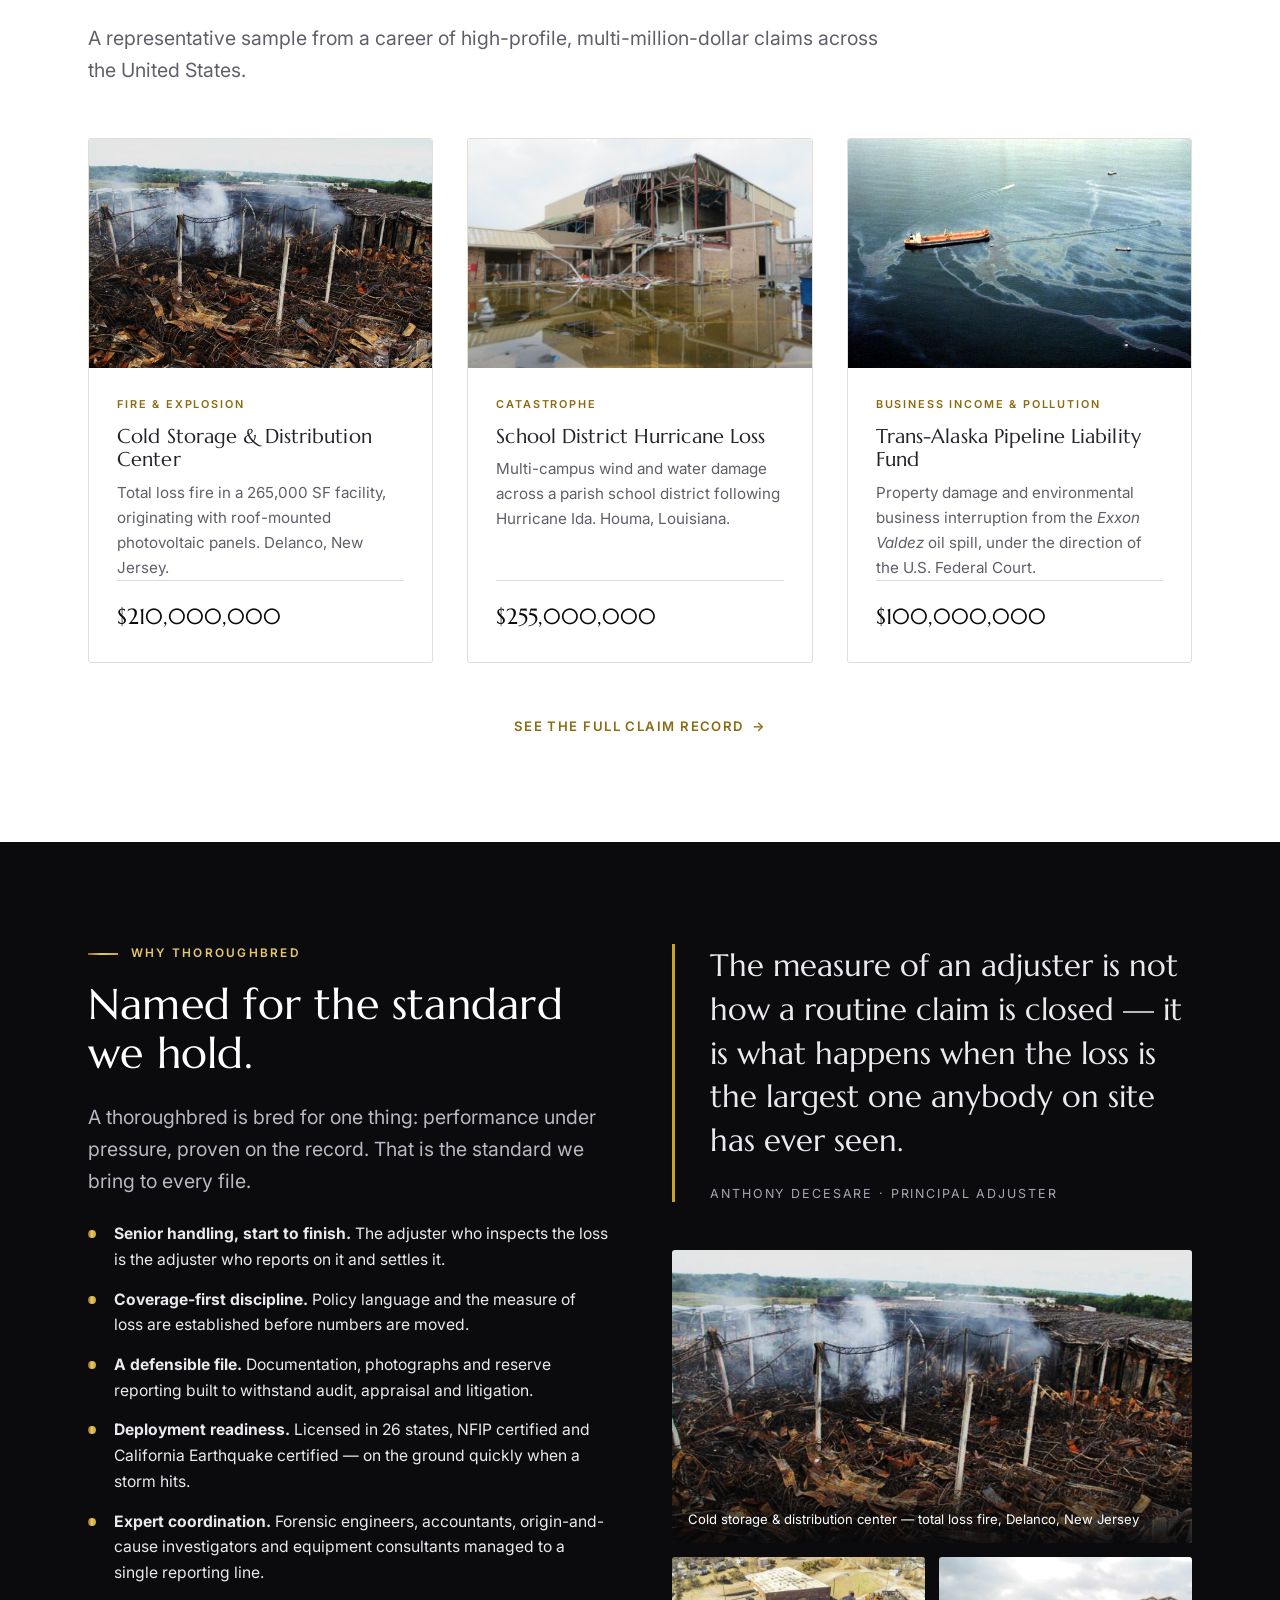
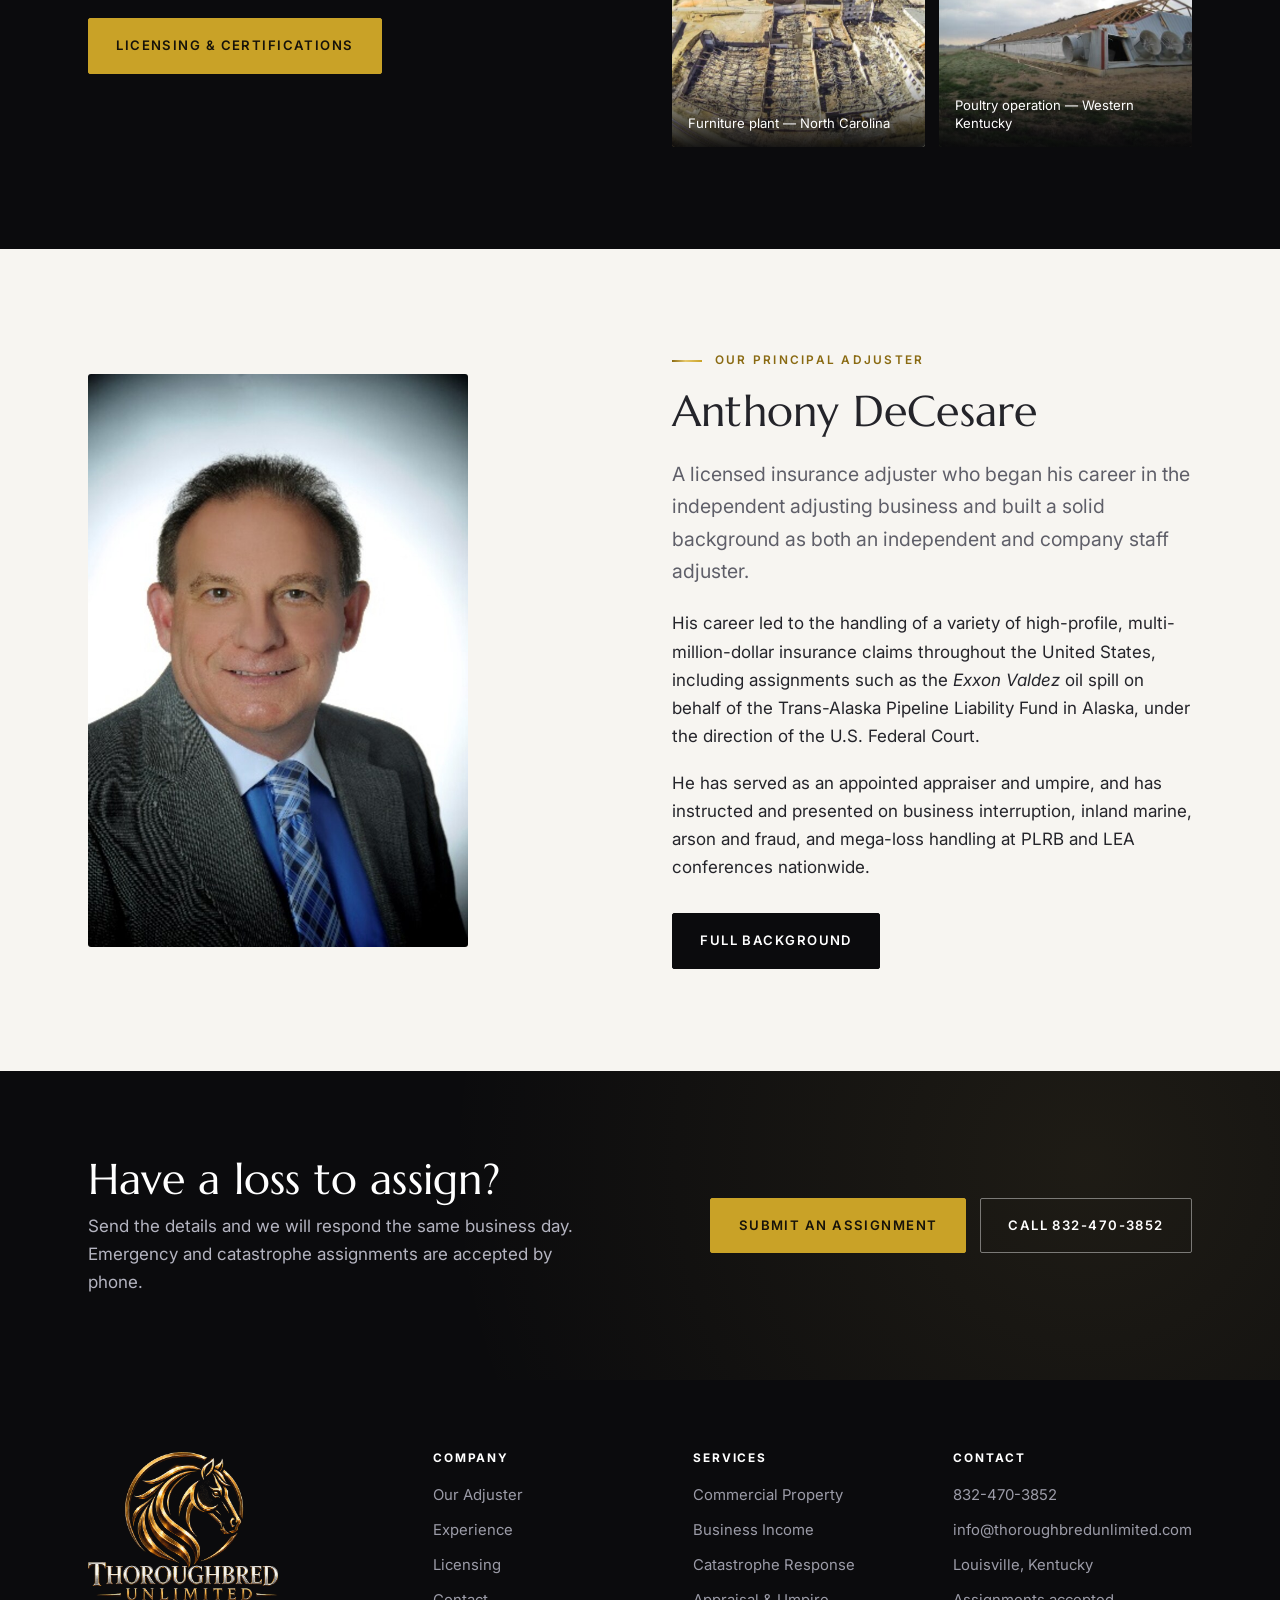
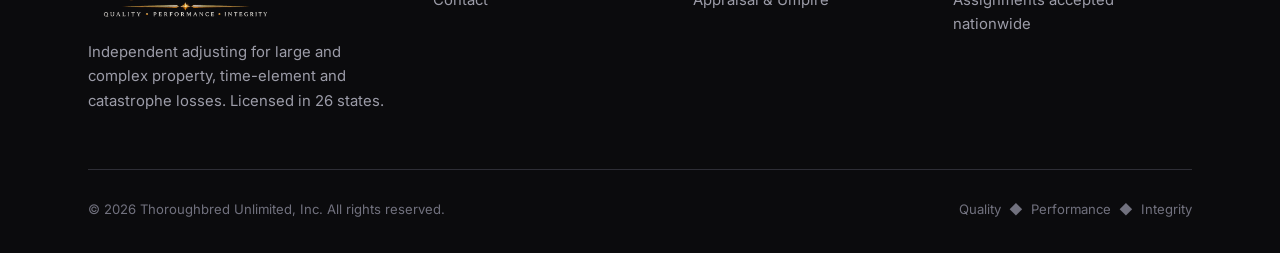
==== commit 29965186: "changes via feedback from Anthony" ====
--- a/index.html
+++ b/index.html
@@ -90,7 +90,7 @@
       <div class="grid grid--4">
         <div class="stat"><div class="stat__num">40+</div><div class="stat__label">Years Adjusting</div></div>
         <div class="stat"><div class="stat__num">26</div><div class="stat__label">State Licenses</div></div>
-        <div class="stat"><div class="stat__num">$800M+</div><div class="stat__label">Losses Handled</div></div>
+        <div class="stat"><div class="stat__num">$3.2B</div><div class="stat__label">Losses And Appraisals Handled</div></div>
         <div class="stat"><div class="stat__num">50+</div><div class="stat__label">Catastrophes Deployed</div></div>
       </div>
     </div>
@@ -102,7 +102,7 @@
         <div class="reveal">
           <p class="eyebrow">Who We Are</p>
           <h2>A single, senior adjuster on every assignment.</h2>
-          <p class="lede">Thoroughbred Unlimited, Inc. is an independent adjusting firm built on four decades of executive general adjusting. Large and complex losses are not passed down a bench &mdash; they are handled directly by the principal adjuster who was assigned to them.</p>
+          <p class="lede">Thoroughbred Unlimited, Inc. is an independent adjusting firm built on four decades of executive general adjusting. Large and complex losses and appraisals are not passed down a bench &mdash; they are handled directly by the principal adjuster who was assigned to them.</p>
           <p>Our work spans commercial and residential property, business income and extra expense, inland marine and builders risk, agriculture and food, industrial and specialty equipment, and nationwide catastrophe response. We serve carriers, reinsurers, program managers, self-insureds and public entities, and we accept appointments as appraiser and umpire.</p>
           <div class="btn-row">
             <a class="btn btn--outline" href="about.html">Meet the Principal Adjuster</a>
